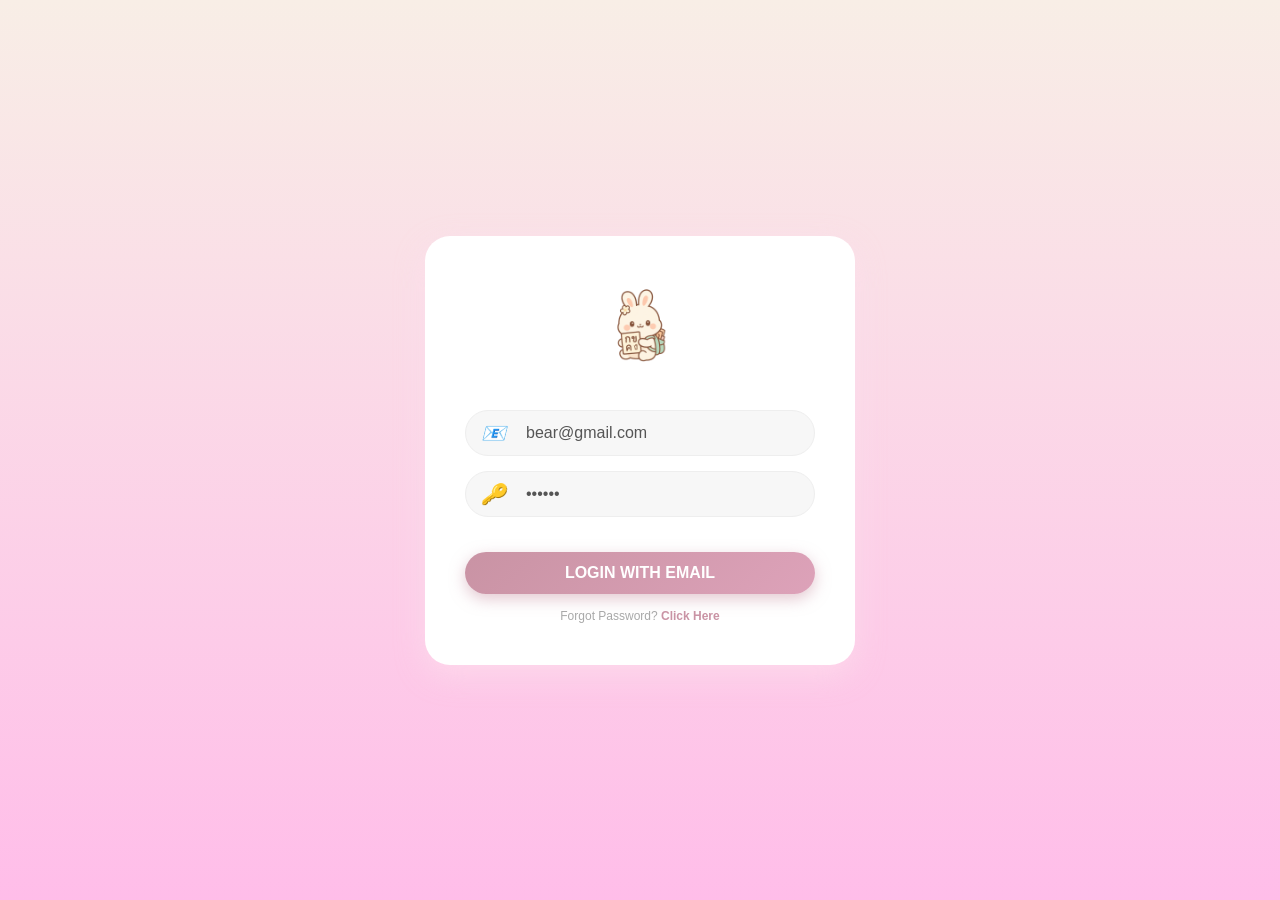
==== webservice/src/main/resources/public/index.html @ 34e9cc2b "changed the index.html to new login UI" ====
<!DOCTYPE html>
<html lang="en">
<head>
    <meta charset="UTF-8">
    <meta name="viewport" content="width=device-width, initial-scale=1.0">
    <title>Kawaii Login</title>
    <link rel="stylesheet" href="index_style.css">
    </head>
<body>
    <div class="login-container">
        <div class="image-placeholder">
            <img src="bunny.png" alt="Cute Bunny Mascot" class="mascot-image">
            </div>

        <form class="login-form">
            <div class="input-group">
                <i class="icon email-icon">📧</i> <input type="email" value="bear@gmail.com" readonly aria-label="Email address">
            </div>

            <div class="input-group">
                <i class="icon password-icon">🔑</i> <input type="password" value="******" aria-label="Password">
            </div>

            <button type="submit" class="login-button">
                LOGIN WITH EMAIL
            </button>
            
            <p class="forgot-password">
                Forgot Password? <a href="#">Click Here</a>
            </p>
        </form>
    </div>
</body>
</html>
---- webservice/src/main/resources/public/index_style.css ----
body {
    /* Background Gradient */
    background: linear-gradient(180deg, #f8eee6 0%, #ffbde9 100%); 
    display: flex;
    justify-content: center;
    align-items: center;
    min-height: 100vh;
    margin: 0;
    font-family: sans-serif; /* Use a cute, rounded font if available */
}

/* --- Login Card Container --- */
.login-container {
    background-color: #fff;
    padding: 30px 40px;
    border-radius: 25px; /* Rounded corners for the card */
    box-shadow: 0 10px 30px rgba(253, 222, 237, 0.7); /* Soft pink shadow */
    width: 90%;
    max-width: 350px;
    text-align: center;
}

/* --- Mascot Image --- */
.mascot-image {
    width: 120px; /* Adjust size as needed */
    height: auto;
    margin-bottom: 20px;
}

/* --- Input Fields --- */
.input-group {
    display: flex;
    align-items: center;
    background-color: #f7f7f7; /* Light background for the field */
    border-radius: 30px;
    margin-bottom: 15px;
    padding: 8px 15px;
    border: 1px solid #eee;
}

.input-group input {
    flex-grow: 1;
    border: none;
    background: transparent;
    padding: 5px 10px;
    font-size: 16px;
    outline: none; /* Remove default focus border */
    color: #555;
}

.input-group .icon {
    font-size: 20px;
    margin-right: 10px;
    color: #c993a4; /* A soft color for the icons */
}

/* --- Login Button --- */
.login-button {
    width: 100%;
    padding: 12px;
    margin-top: 20px;
    border: none;
    border-radius: 30px;
    font-size: 16px;
    font-weight: bold;
    color: #fff;
    cursor: pointer;
    /* Gradient from the reference image */
    background: linear-gradient(135deg, #c993a4 0%, #dda2b9 100%);
    box-shadow: 0 5px 15px rgba(201, 147, 164, 0.5); /* Soft button shadow */
    transition: background-color 0.3s;
}

.login-button:hover {
    opacity: 0.9;
}

/* --- Forgot Password Link --- */
.forgot-password {
    font-size: 12px;
    margin-top: 15px;
    color: #a8a8a8;
}

.forgot-password a {
    color: #c993a4; /* Matching the button color */
    text-decoration: none;
    font-weight: bold;
}
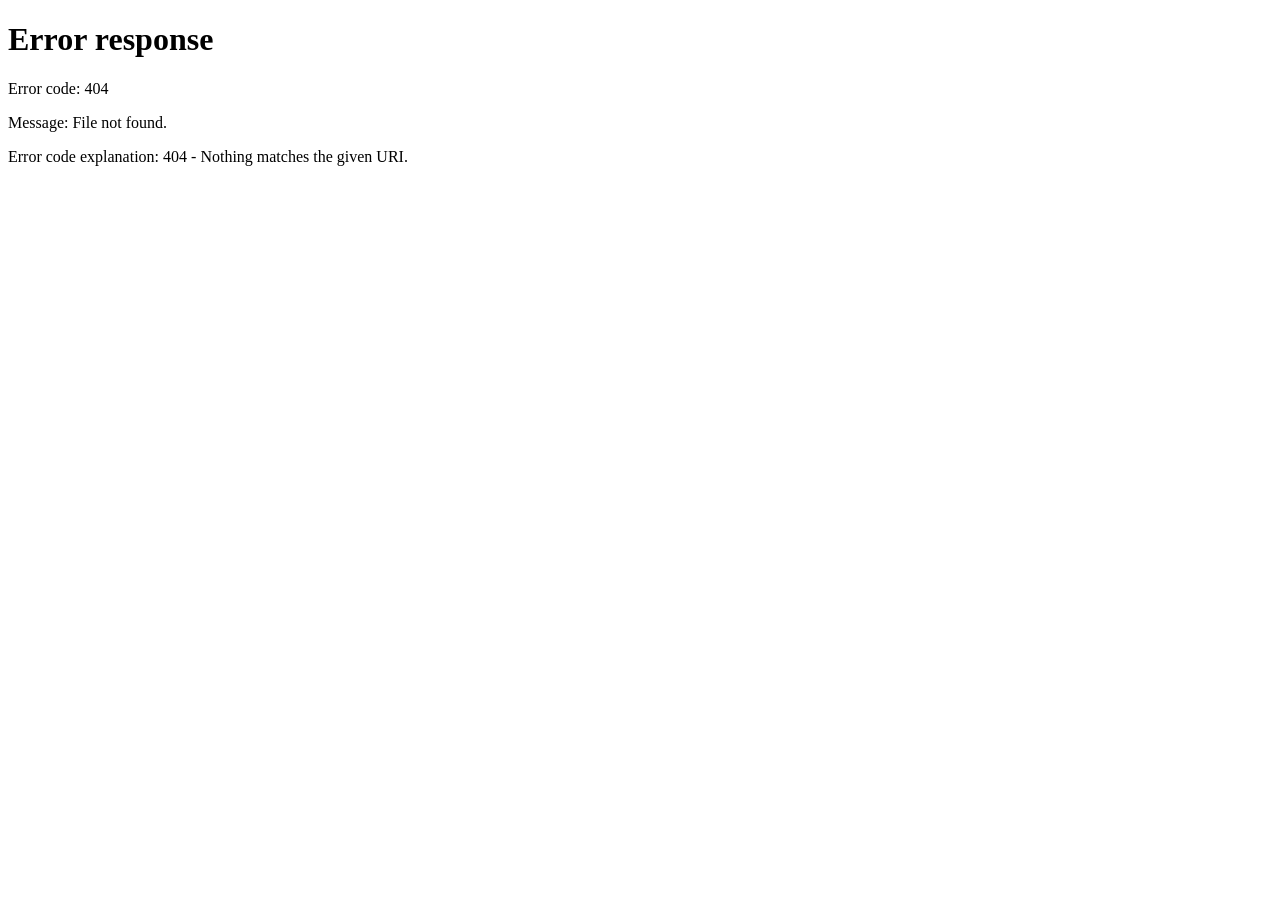
==== commit 9bc426e4: "updated every login logic to work" ====
--- a/webservice/src/main/resources/public/index.html
+++ b/webservice/src/main/resources/public/index.html
@@ -2,33 +2,10 @@
 <html lang="en">
 <head>
     <meta charset="UTF-8">
-    <meta name="viewport" content="width=device-width, initial-scale=1.0">
-    <title>Kawaii Login</title>
-    <link rel="stylesheet" href="index_style.css">
-    </head>
+    <meta http-equiv="refresh" content="0; URL='/welcome.html'" />
+    <title>Redirecting...</title>
+</head>
 <body>
-    <div class="login-container">
-        <div class="image-placeholder">
-            <img src="bunny.png" alt="Cute Bunny Mascot" class="mascot-image">
-            </div>
-
-        <form class="login-form">
-            <div class="input-group">
-                <i class="icon email-icon">📧</i> <input type="email" value="bear@gmail.com" readonly aria-label="Email address">
-            </div>
-
-            <div class="input-group">
-                <i class="icon password-icon">🔑</i> <input type="password" value="******" aria-label="Password">
-            </div>
-
-            <button type="submit" class="login-button">
-                LOGIN WITH EMAIL
-            </button>
-            
-            <p class="forgot-password">
-                Forgot Password? <a href="#">Click Here</a>
-            </p>
-        </form>
-    </div>
+    <p>If you are not redirected automatically, <a href="/welcome.html">click here</a>.</p>
 </body>
-</html>+</html>
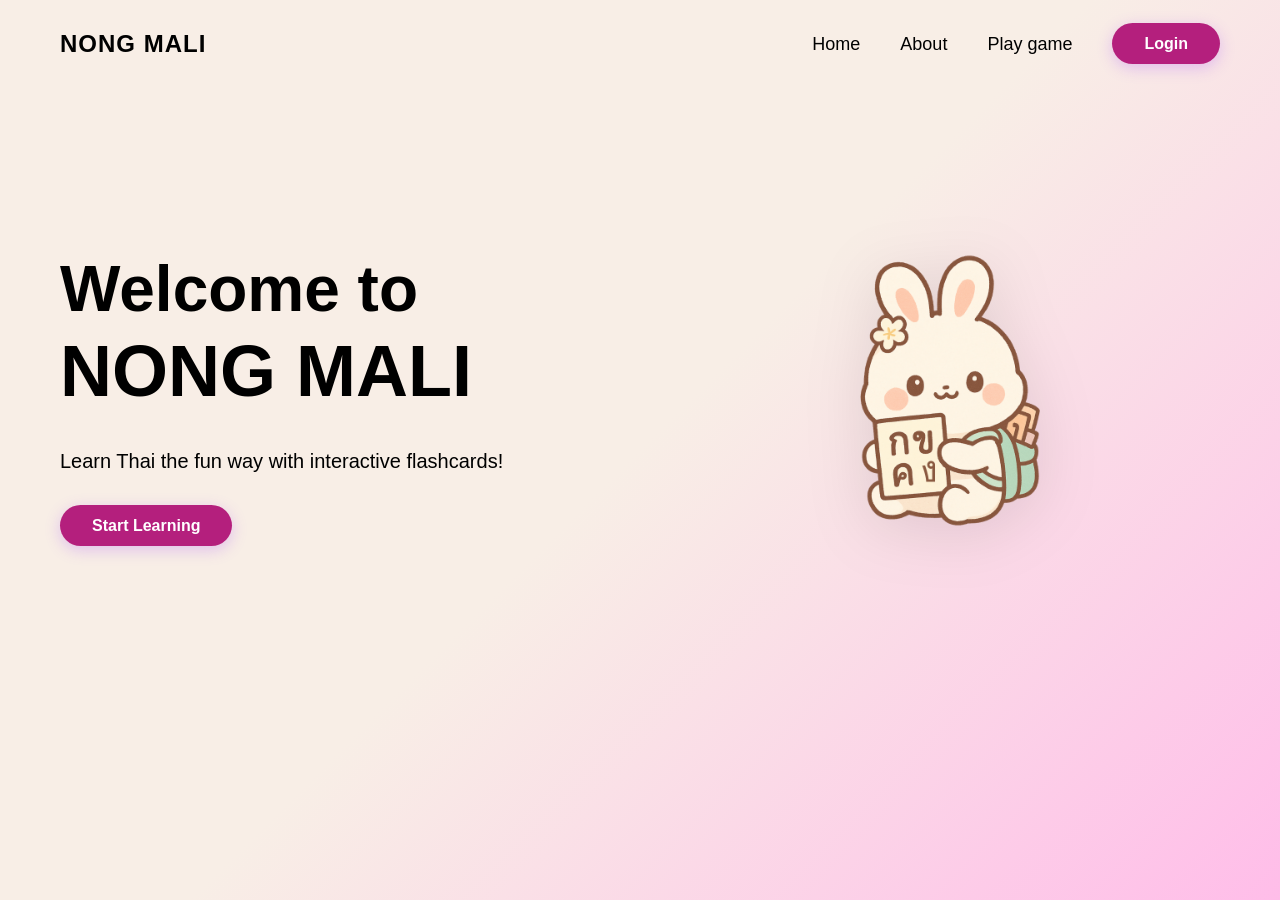
==== commit a80e280d: "removed the redundant welcome.html" ====
--- a/webservice/src/main/resources/public/index.html
+++ b/webservice/src/main/resources/public/index.html
@@ -2,10 +2,323 @@
 <html lang="en">
 <head>
     <meta charset="UTF-8">
-    <meta http-equiv="refresh" content="0; URL='/welcome.html'" />
-    <title>Redirecting...</title>
+    <meta name="viewport" content="width=device-width, initial-scale=1.0">
+    <title>NONG MALI - Welcome</title>
+    <style>
+        * {
+            margin: 0;
+            padding: 0;
+            box-sizing: border-box;
+        }
+
+        body {
+            font-family: 'Canva Sans', Bricolage Grotesque, sans-serif;
+            background: linear-gradient(135deg, #f8eee6 0%, #f8eee6 50%, #ffbde9 100%);
+            min-height: 100vh;
+        }
+
+        /* Navigation Bar */
+        nav {
+            display: flex;
+            justify-content: space-between;
+            align-items: center;
+            padding: 30px 60px;
+            background: transparent;
+            position: relative;
+        }
+
+        .logo {
+            font-size: 24px;
+            font-weight: 700;
+            color: #000000;
+            letter-spacing: 1px;
+        }
+
+        .nav-links {
+            display: flex;
+            gap: 40px;
+            align-items: center;
+            list-style: none;
+        }
+
+        .nav-links a {
+            text-decoration: none;
+            color: #000000;
+            font-size: 18px;
+            font-weight: 500;
+            transition: color 0.3s ease;
+        }
+
+        .nav-links a:hover {
+            color: #b41f7d;
+        }
+
+        a.login-btn {
+            background: linear-gradient(135deg, #b41f7d 0%, #b41f7d 100%);
+            color: white !important;
+            padding: 12px 32px;
+            border-radius: 50px;
+            text-decoration: none;
+            font-weight: 600;
+            font-size: 16px;
+            transition: all 0.3s ease;
+            box-shadow: 0 4px 15px rgba(168, 85, 247, 0.3);
+        }
+
+        a.login-btn:hover {
+            transform: translateY(-2px);
+            box-shadow: 0 6px 20px rgba(168, 85, 247, 0.4);
+        }
+
+        a.logout-btn {
+            background: linear-gradient(135deg, #ef4444 0%, #dc2626 100%);
+        }
+
+        a.logout-btn:hover {
+            box-shadow: 0 6px 20px rgba(239, 68, 68, 0.4);
+        }
+
+        /* Hero Section */
+        .hero {
+            display: flex;
+            justify-content: space-between;
+            align-items: center;
+            padding: 80px 60px;
+            max-width: 1400px;
+            margin: 0 auto;
+            gap: 60px;
+        }
+
+        .hero-content {
+            flex: 1;
+            max-width: 600px;
+        }
+
+        .hero-content h1 {
+            font-size: 64px;
+            font-weight: 800;
+            color: #000000;
+            line-height: 1.2;
+            margin-bottom: 30px;
+        }
+
+        .hero-content .highlight {
+            display: block;
+            font-size: 72px;
+        }
+
+        .hero-content p {
+            font-size: 20px;
+            color: #000000;
+            line-height: 1.6;
+            margin-bottom: 40px;
+        }
+
+        .username-display {
+            font-weight: 700;
+            color: #a855f7;
+            font-size: 22px;
+        }
+
+        .hero-image {
+            flex: 1;
+            display: flex;
+            justify-content: center;
+            align-items: center;
+            animation: float 3s ease-in-out infinite;
+        }
+
+        @keyframes float {
+            0%, 100% {
+                transform: translateY(0px);
+            }
+            50% {
+                transform: translateY(-20px);
+            }
+        }
+
+        .bunny-character {
+            width: 100%;
+            max-width: 450px;
+            height: auto;
+            filter: drop-shadow(0 10px 30px rgba(0,0,0,0.1));
+        }
+
+        /* Responsive: Tablet */
+        @media (max-width: 1024px) {
+            .hero {
+                flex-direction: column;
+                text-align: center;
+                padding: 60px 40px;
+            }
+            .hero-content h1 {
+                font-size: 48px;
+            }
+            .hero-content .highlight {
+                font-size: 56px;
+            }
+            nav {
+                padding: 20px 40px;
+            }
+            .nav-links {
+                gap: 20px;
+            }
+        }
+
+        /* -------------------------------------------------
+           MOBILE HAMBURGER MENU (Only affects < 768px)
+           ------------------------------------------------- */
+        @media (max-width: 768px) {
+
+            /* hide the desktop nav */
+            .nav-links {
+                position: absolute;
+                top: 80px;
+                right: 20px;
+                background: white;
+                padding: 20px;
+                border-radius: 20px;
+                flex-direction: column;
+                gap: 20px;
+                list-style: none;
+                width: 180px;
+                display: none;
+                box-shadow: 0 8px 20px rgba(0,0,0,0.15);
+                z-index: 999;
+            }
+
+            .nav-links.active {
+                display: flex;
+            }
+
+            .nav-links a {
+                font-size: 18px;
+                color: #000;
+            }
+
+            /* Hamburger Icon */
+            .hamburger {
+                width: 32px;
+                height: 26px;
+                display: flex;
+                flex-direction: column;
+                justify-content: space-between;
+                cursor: pointer;
+            }
+
+            .hamburger span {
+                height: 4px;
+                width: 100%;
+                background: #000;
+                border-radius: 5px;
+                transition: 0.3s ease;
+            }
+
+            /* Transform when active */
+            .hamburger.active span:nth-child(1) {
+                transform: translateY(10px) rotate(45deg);
+            }
+            .hamburger.active span:nth-child(2) {
+                opacity: 0;
+            }
+            .hamburger.active span:nth-child(3) {
+                transform: translateY(-10px) rotate(-45deg);
+            }
+
+            nav {
+                padding: 20px;
+                justify-content: space-between;
+            }
+
+            .hero-content h1 {
+                font-size: 36px;
+            }
+            .hero-content .highlight {
+                font-size: 42px;
+            }
+            .hero-content p {
+                font-size: 18px;
+            }
+            .bunny-character {
+                max-width: 300px;
+            }
+        }
+    </style>
 </head>
 <body>
-    <p>If you are not redirected automatically, <a href="/welcome.html">click here</a>.</p>
+
+    <!-- Navigation -->
+    <nav>
+        <div class="logo">NONG MALI</div>
+
+        <!-- Hamburger Button -->
+        <div class="hamburger" id="hamburgerMenu">
+            <span></span>
+            <span></span>
+            <span></span>
+        </div>
+
+        <ul class="nav-links">
+            <li><a href="#home">Home</a></li>
+            <li><a href="about.html">About</a></li>
+            <li><a href="flashcards.html">Play game</a></li>
+            <li><a href="#" class="login-btn logout-btn" id="authBtn">Login</a></li>
+        </ul>
+    </nav>
+
+    <!-- Hero Section -->
+    <div class="hero">
+        <div class="hero-content">
+            <h1>
+                Welcome to
+                <span class="highlight">NONG MALI</span>
+            </h1>
+            <p>
+                <span id="welcomeMessage">
+                    Learn Thai the fun way with interactive flashcards!
+                </span>
+            </p>
+            <a href="flashcards.html" class="login-btn">Start Learning</a>
+        </div>
+
+        <div class="hero-image">
+            <img src="imgs/bunny.png" alt="Cute Bunny Character" class="bunny-character">
+        </div>
+    </div>
+
+    <!-- Authentication Script -->
+    <script>
+        const username = localStorage.getItem('username');
+        const authBtn = document.getElementById('authBtn');
+        const welcomeMessage = document.getElementById('welcomeMessage');
+
+        if (username) {
+            authBtn.textContent = 'Logout';
+            authBtn.classList.add('logout-btn');
+            welcomeMessage.innerHTML =
+                `Welcome back, <span class="username-display">${username}</span>! Ready to continue your Thai learning journey?`;
+            authBtn.onclick = logout;
+        } else {
+            authBtn.textContent = 'Login';
+            authBtn.classList.remove('logout-btn');
+            authBtn.onclick = () => window.location.href = 'login.html';
+        }
+
+        function logout() {
+            localStorage.removeItem('username');
+            localStorage.removeItem('token');
+            window.location.reload();
+        }
+
+        // Mobile Hamburger Script
+        const hamburger = document.getElementById("hamburgerMenu");
+        const navLinks = document.querySelector(".nav-links");
+
+        hamburger.addEventListener("click", () => {
+            hamburger.classList.toggle("active");
+            navLinks.classList.toggle("active");
+        });
+    </script>
+
 </body>
 </html>
